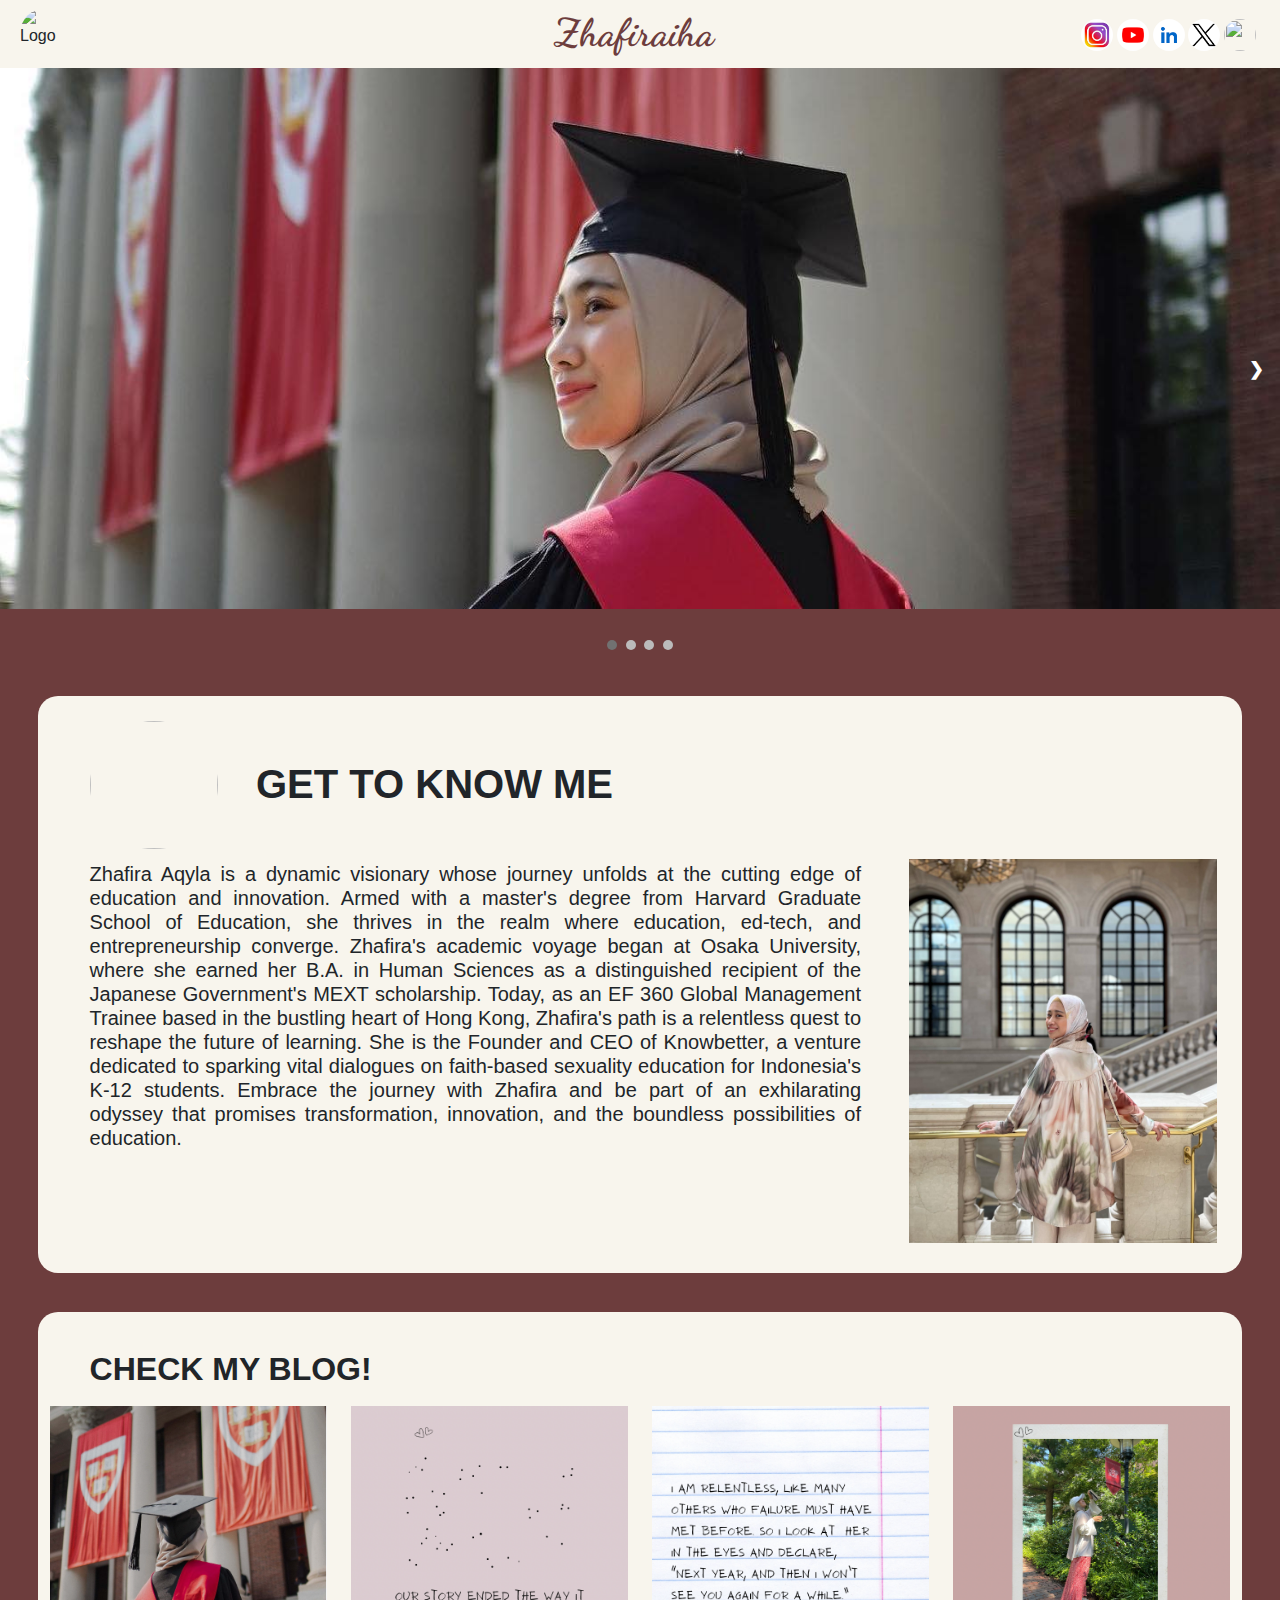
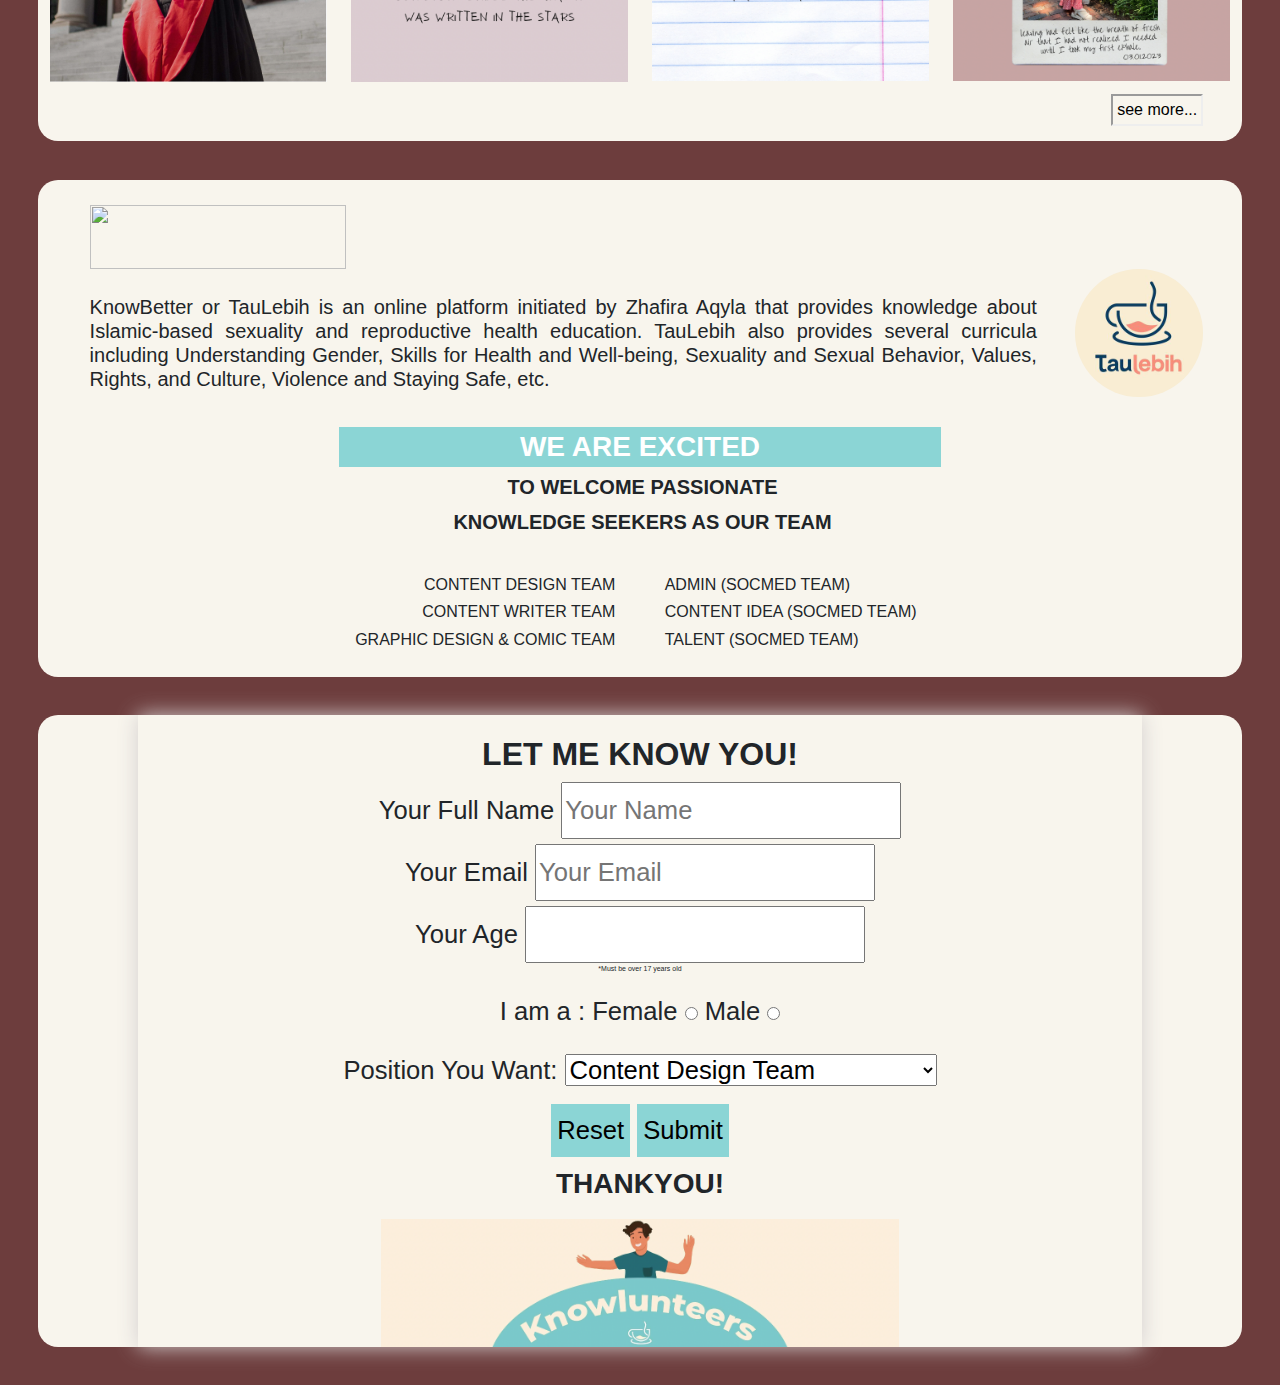
==== uts2.html @ 98e8a23a "Add files via upload" ====
<!DOCTYPE html>
<html>
<head>
    <link rel="stylesheet" href="https://fonts.googleapis.com/css2?family=Dancing+Script:wght@400;700&display=swap">
    <link rel="stylesheet" type="text/css" href="cssuts.css">
    <link rel="stylesheet" href="https://cdn.jsdelivr.net/npm/bootstrap@4.6.2/dist/css/bootstrap.min.css">
    <script>
        function validateForm(){
            var form = document.querySelector(".forms");
            var nameInput = document.getElementById("fullname");
            var emailInput = document.getElementById("email");
            var age = document.getElementById("age");
            var gender = document.getElementById("gender");
            var position = document.getElementById("position");

            // nama
            if(nameInput.value == ""){
                alert("Name must be filled");
                nameInput.focus();
                return false;           
            }
            if(!isNaN(nameInput.value)){
                alert("Name can not contain number")
                nameInput.focus();
                return false;
            }
            //email
            if(emailInput.value==""){
                alert("Email must be fillef");
                emailInput.focus();
                return false;
            }
            if(emailInput.value.indexOf("@")==-1){
                alert("Email invalid");
                return false;
                }
            //age
            if(age.value<17){
                alert("Age must be over 17 years old")
                age.focus();
                return false;
            }
            //gender
            if(gender.value==""){
                alert("Gender must be filled");
                gender.focus();
                return false;
            }
            
            
            return true;
        }
    </script>
    
</head>
<body style="background-color: rgb(109, 61, 61); font-family: 'Gill Sans', 'Gill Sans MT', Calibri, 'Trebuchet MS', sans-serif;">
    <header style="display: flex;">
        <div class="col-4-md">
            <div class="logo">
                <img src="https://yt3.googleusercontent.com/ytc/APkrFKbxNmc6bfehKIwd6feR5ix1oiNWTLXCFmXxA8AOEuo=s900-c-k-c0x00ffffff-no-rj" alt="Logo">
            </div>
        </div>
        <div class="col-4-md">
            <div class="title-font" >
                <div style="margin-left: 9vw;">Zhafiraiha</div>
            </div>
        </div>
        <div class="col-4-md">
            <div class="social-icons">
                <a href="https://www.instagram.com/zhafiraiha/" class="social-icon">
                    <img src="[data-uri]">
                </a>
                <a href="https://www.youtube.com/@Zhafiraiha" class="social-icon"><i class="fab fa-youtube"></i>
                    <img src="[data-uri]">
                </a>
                <a href="https://hk.linkedin.com/in/zhafiraqyla" class="social-icon"><i class="fab fa-linkedin"></i>
                    <img src="[data-uri]">
                </a>
                <a href="https://twitter.com/zhafiraqyla" class="social-icon"><i class="fab fa-twitter"></i>
                    <img src="[data-uri]">
                </a>
                <a href="https://www.tiktok.com/@zhafiraiha" class="social-icon"><i class="fab fa-twitter"></i>
                    <img src="https://i.pinimg.com/736x/79/46/6a/79466af5bb67dba45953d35c3ebc4546.jpg">
                </a>
            </div>
        </div>  
    </header>
    <div class="slideshow-container">
        <div class="mySlides">
            <img src="harvard_gradu.jpg" >
        </div>
        <div class="mySlides">
            <img src="istanbul_youth_summit.jpeg" >
        </div>
        <div class="mySlides">
            <img src="exhibitionpt2.jpg" >
        </div>
        <div class="mySlides">
            <img src="harvard.jpg" >
        </div>
        <a class="prev" onclick="plusSlides(-1)">&#10094;</a>
        <a class="next" onclick="plusSlides(1)">&#10095;</a>
        <br>
        <div style="text-align: center;">
            <span class="dot" onclick="currentSlide(1)"></span>
            <span class="dot" onclick="currentSlide(2)"></span>
            <span class="dot" onclick="currentSlide(3)"></span>
            <span class="dot" onclick="currentSlide(4)"></span>
        </div>
        <script>
            let slideIndex = 1;
            showSlides(slideIndex);

            // Next/previous controls
            function plusSlides(n) {
            showSlides(slideIndex += n);
            }

            // Thumbnail image controls
            function currentSlide(n) {
            showSlides(slideIndex = n);
            }

            function showSlides(n) {
            let i;
            let slides = document.getElementsByClassName("mySlides");
            let dots = document.getElementsByClassName("dot");
            if (n > slides.length) {slideIndex = 1} 
            if (n < 1) {slideIndex = slides.length}
            for (i = 0; i < slides.length; i++) {
                slides[i].style.display = "none"; 
            }
            for (i = 0; i < dots.length; i++) {
                dots[i].className = dots[i].className.replace(" active", "");
            }
            slides[slideIndex-1].style.display = "block"; 
            dots[slideIndex-1].className += " active";
        }
            

            </script>

    </div>
    <div class="orientation">
        <div class="title-logo">
            <img src="https://encrypted-tbn0.gstatic.com/images?q=tbn:ANd9GcTHfBf0dawnNDX_0H4tqN9mas8qDnOSRYzhnQ&usqp=CAU" class="col-4-md">
            <div class="col-8-md">
                <h1 style="margin-left: 3vw; margin-top: 5vw; font-weight: bold;">GET TO KNOW ME</h1>
            </div>
        </div>
        <div class="content">
            <h5 style="margin-right: 3vw; margin-top: 1vw; margin-left: 4vw; padding-bottom: 20px;">Zhafira Aqyla is a dynamic visionary whose journey unfolds at the cutting edge of education and innovation. Armed with a master's degree from Harvard Graduate School of Education, she thrives in the realm where education, ed-tech, and entrepreneurship converge. Zhafira's academic voyage began at Osaka University, where she earned her B.A. in Human Sciences as a distinguished recipient of the Japanese Government's MEXT scholarship. Today, as an EF 360 Global Management Trainee based in the bustling heart of Hong Kong, Zhafira's path is a relentless quest to reshape the future of learning. She is the Founder and CEO of Knowbetter, a venture dedicated to sparking vital dialogues on faith-based sexuality education for Indonesia's K-12 students. Embrace the journey with Zhafira and be part of an exhilarating odyssey that promises transformation, innovation, and the boundless possibilities of education.
            </h5>
            <img src="getttoknow.jpg" style="margin-top: 10px; margin-bottom: 30px; max-height: 30vw;">
        </div>
    </div>
    
    <!-- BLOG START -->
    <div class="blog">
        <h2 style="margin-left: 4vw; padding-top: 3vw; font-weight: bold;">CHECK MY BLOG!</h2>
        <div class="responsive">
            <div class="gallery">
                <a target="_blank" href="https://zhafiraiha.com/2023/07/03/the-harvard-commencement-speech-i-didnt-send/">
                    <img src="blogharvard.png" >
                </a>
                <div class="desc">
                    <h5>The Harvard Commencement Speech I Didn't Send</h5>
                </div>
            </div>
        </div>
           
        <div class="responsive">
            <div class="gallery">
                <a target="_blank" href="https://zhafiraiha.com/2023/02/25/when-you-couldnt-love-them-back/">
                    <img src="blogpink.png" >
                </a>
                <div class="desc">
                    <h5>When You Couldn't Love Them Back</h5>
                </div>
            </div>
        </div>
          
        <div class="responsive">
            <div class="gallery">
                <a target="_blank" href="https://zhafiraiha.com/2023/02/18/kissing-failure-goodbye/">
                    <img src="blogrelentless.png" >
                </a>
                <div class="desc">
                    <h5>Kissing Failure Goodbye</h5>
                </div>
            </div>
        </div>
          
        <div class="responsive">
            <div class="gallery">
                <a target="_blank" href="https://zhafiraiha.com/2023/01/16/rekindling-old-spark/">
                    <img src="blogharvard2.png" >
                </a>
                <div class="desc">
                    <h5>Rekindling Old Spark</h5>
                </div>
            </div>
        </div>
          
        <div class="clearfix"></div>        
        <div class="readmore">
            <a target="_blank" href="https://zhafiraiha.com/" style="color: black;">see more...</a>
        </div>
        <div class="clearfix"></div>        
    </div>
    <div class="platform">
        <div class="taulebihlogo">
            <img src="https://taulebih.com/wp-content/uploads/2022/12/Logo-Taulebih-Full-color-300x79.png">
        </div>
        
        <div class="taulebih">
            <div class="writings">
                <h5 style="margin-left: 4vw; margin-right: 3vw; margin-top: 2vw;">KnowBetter or TauLebih is an online platform initiated by Zhafira Aqyla that provides knowledge about Islamic-based sexuality and reproductive health education. TauLebih also provides several curricula including Understanding Gender, Skills for Health and Well-being, Sexuality and Sexual Behavior, Values, Rights, and Culture, Violence and Staying Safe, etc.
                </h5>
            </div>
            <div class="pict">
                <img src="taulebih.jpg" style="margin-bottom: 30px;">
            </div>
        </div>
        <div class="knowlunteers">
            <div class="excited">
                <h3 style="font-weight: bold; padding-top: 0px;">WE ARE EXCITED</h3>
                <h5 style="font-weight: bold; line-height: 2;">TO WELCOME PASSIONATE</h5>
                <h5 style="font-weight: bold; line-height: 0.7;">KNOWLEDGE SEEKERS AS OUR TEAM</h5>
            </div>
            <br>
            <div class="row">
                <div class="col-6-md" style="text-align: right;">
                    <h6>CONTENT DESIGN TEAM</h6>
                    <h6>CONTENT WRITER TEAM</h6>
                    <h6>GRAPHIC DESIGN & COMIC TEAM</h6>
                </div>
                <div class="col-6-md" style="text-align: left;">
                    <h6>ADMIN (SOCMED TEAM)</h6>
                    <h6>CONTENT IDEA (SOCMED TEAM)</h6>
                    <h6>TALENT (SOCMED TEAM)</h6>
                </div>
            </div>
        </div>  
    </div>
    <div class="contactform">

        <div class="forms" style="padding-top: 20px;">
            <form name="myForm" action="https://google.com/" onsubmit="return validateForm()" method="post">
                <h2 style="font-weight: bold;">LET ME KNOW YOU!</h2>
                <div class="name">
                    <label for="fullname">Your Full Name</label>
                    <input type="text" id="fullname" name="fullname" placeholder="Your Name">
                </div>
                <div class="email">
                    <label for="email">Your Email</label>
                    <input type="email" id="email" name="email" placeholder="Your Email">
                </div>
                <div class="age">
                    <label for="age">Your Age</label>
                    <input type="number" id="age" name="age" min="17">
                    <p style="line-height: 00.2; font-size: 7px;" >*Must be over 17 years old</p>

                </div>
                <div class="gender">
                    I am a :
                    <label for="gender">Female</label>
                    <input type="radio" name="gender" value="female">

                    <label for="gender">Male</label>
                    <input type="radio" name="gender" value="male" >
                </div>
                <div class="position">
                    <label for="position">Position You Want: </label>
                    <select id="position" name="position">
                        <option value="Content Design Team">Content Design Team</option>
                        <option value="Content Writer Team">Content Writer Team</option>
                        <option value="Graphic Design & Comic Team">Graphic Design & Comic Team</option>
                        <option value="Admin (Socmed Team)">Admin (Socmed Team)</option>
                        <option value="Content Idea (Socmed Team)">Content Idea (Socmed Team)</option>
                        <option value="Talent (Socmed team)">Talent (Socmed team)</option>
                    </select>
                    
                </div>
                <div class="reset">
                    <input type="reset" style="background-color: rgb(139, 213, 213); border: none;">
                    <input type="Submit" style="background-color: rgb(139, 213, 213); border: none;" >
                </div>
                <div class="thanks">
                    <h3 style="padding: 10px; font-weight: bold;">THANKYOU!</h3>
                    <div class="imageknowlunteers">
                        <img src="knowlunteers.png">
                    </div>
                </div>
            </form>
            
        </div>

    </div>    
</body>
</html>
---- cssuts.css ----
/* CSS untuk mengatur tampilan header */
header {
    display: flex;
    justify-content: space-between;
    align-items: center;
    padding: 5px 20px;
    background-color: rgb(248, 245, 237); /* Warna latar belakang header */
    position: sticky;
}
.body{
    background-color: rgb(103, 61, 61);
    margin: auto;
    font-family: Geneva, Tahoma, sans-serif;
}
/* CSS untuk mengatur tampilan logo lingkaran */
.logo {
    display: flex; /* Mengaktifkan display flex pada elemen logo */
    align-items: center; /* Pusatkan logo secara vertikal */
    /* background-color: #fff; Warna latar belakang logo */
    border-radius: 50%;
}

.logo img {
    width: 4vw; /* Lebar logo */
    height: 4vw; /* Tinggi logo */
    border-radius: 50%;
    /* Membuat logo menjadi lingkaran */
}

/* CSS untuk mengatur tampilan ikon media sosial */
.social-icons {
    display: flex;
    font-size: 50px;
    /* border-radius: 35px; */
}

.social-icon {
    font-size: 24px; /* Ukuran ikon media sosial */
    margin-right: 0.3vw; /* Jarak antara ikon media sosial */
   
}

.social-icon img{
    border-radius: 50%;
    width: 2.5vw;
    height: 2.5vw;
    
}
.title-font{
    display: flex;
    color: rgb(109, 61, 61);
    font-family: 'Dancing Script', cursive; 
    font-size: 3vw;
    font-weight: bold;
}
.mySlides img{
    width: 100%;
    height: 100%;
    image-resolution: 100%;
    animation-name: fade;
    animation-duration: 2s;
}
.slideshow-container {
    width: 100%;
    position: relative;
    margin: auto;
}
.prev, .next {
    cursor: pointer;
    position: absolute;
    top: 50%;
    width: auto;
    padding: 16px;
    margin-top: -22px;
    color: white;
    font-weight: bold;
    font-size: 18px;
    transition: 0.6 s ease;
    user-select: none;
}
/* Position the "next button" to the right */
.next {
    right: 0;
    border-radius: 0 3px 3px 0;
}
.prev {
    left: 0;
    border-radius: 3px 0 0 3px;
}
  
  /* On hover, add a black background color with a little bit see-through */
  .prev:hover, .next:hover {
    background-color: rgba(0,0,0,0.8);
    color: white;
    text-decoration: none;

}
.dot {
    cursor: pointer;
    height: 10px;
    width: 10px;
    margin: 0 2px;
    background-color: #bbb;
    border-radius: 50%;
    display: inline-block;
}
.active, .dot:hover {
    background-color: #717171;
}
  

@keyframes fade {
    from {opacity: .4} 
    to {opacity: 1}
}
  
/* On smaller screens, decrease text size */
@media only screen and (max-width: 300px) {
    .prev, .next,.text {font-size: 11px}
}
.orientation, .platform, .blog, .contactform{
    background-color:rgb(248, 245, 237); 
    margin: 3vw;
    border-radius: 20px;
    text-align: justify;
    font-family: Verdana, Geneva, Tahoma, sans-serif;
    font-size: 2vw;
   
}
.title-logo{
    display: flex;
    
}
.title-logo img{
    border-radius: 50%;
    margin-top: 2vw;
    margin-left: 4vw;
    height: 10vw;
    width: 10vw;
}
.content{
    display: flex;
    margin-top: 0px;

}
.content img{
    margin-left: 10px;
    margin-right: 25px;    
    margin-top: 38px;
    width: 30vw;
    height: 30vw;
}
.taulebihlogo img, .growing img{
    height: 5vw;
    width: 20vw;
    margin-top: 2vw;
    margin-left: 4vw;
}
.taulebih{
    display: flex;
}
.pict img{
    border-radius: 50%;
    margin-right: 3vw;
    width: 10vw;
    height: 10vw;
    
}
/* CSS BLOG */
div.gallery {
    border: 1px rgb(109, 61, 61);
    height: auto;
}
  
  
div.gallery img {
    width: 100%;
    height: 100%;
    max-width: 206.1;
}
.gallery{
    position: relative;
    margin: 10px;
    justify-content: center;
}
  
.desc{
    padding-top: 15px;
    font-family:monospace;
    position: absolute;
    bottom: 0;   
    background: rgba(0, 0, 0, 0.5);
    color: #f1f1f1;
    width: 100%;    
    text-align: left;
    font-size: 1.6vw;
    transition: .5s ease;
    opacity: 0;
    margin-bottom: 0vw;
    
}
.gallery:hover .desc{
    opacity: 1;
}
h5{
    margin-left: 5px;
}
* {
    box-sizing: border-box;
}
  
.responsive {
    padding: 0 2px;
    float: left;
    width: 24.99999%;
}
  
@media only screen and (max-width: 700px) {
    .responsive {
      width: 49.99999%;
      margin: 6px 0;
    }
}
  
@media only screen and (max-width: 500px) {
    .responsive {
      width: 100%;
    }
}
  
.clearfix:after {
    content: "";
    display: table;
    clear: both;
}
.readmore{
    border-style: inset;
    border-width: 2px;
    padding: 2px 4px;
    margin: 2px 4px;
    width: fit-content;
    margin-bottom: 15px;
    float: right;
    margin-right: 3vw;
    font-size: 1.25vw;
    color: black;
}
.a{
    text-decoration: none; /*menghapus garis bawah*/
    color: inherit;
    margin-bottom: 5px;
}
.readmore.a:hover{
    text-decoration: none;
    color: black;
}
.growing{
    display: flex;
}
.excited{
    text-align: center;
}
.excited h3{
    margin: auto;
    border: 3px solid rgb(139, 213, 213);
    background-color: rgb(139, 213, 213);
    color: white;
    width: 50%;
}
.row{
    display: flex;
    text-align: center;
    justify-content: space-between;
}
.col-6-md{
    flex: 0 0 48%;
}
.logoo img{
    max-width: 5vw;
    max-height: 5vw;
    border-radius: 50%;
}
.knowlunteers{
    padding-bottom: 20px;
}
.imageknowlunteers{
    text-align: center;
}
.imageknowlunteers img{
    height: 10vw;  
    margin-bottom: 0px;
}
.forms{
    text-align: center;
    line-height: 2;
    box-shadow: 0 0 20px #d3cece;
    margin-left: 100px;
    margin-right: 100px;
}
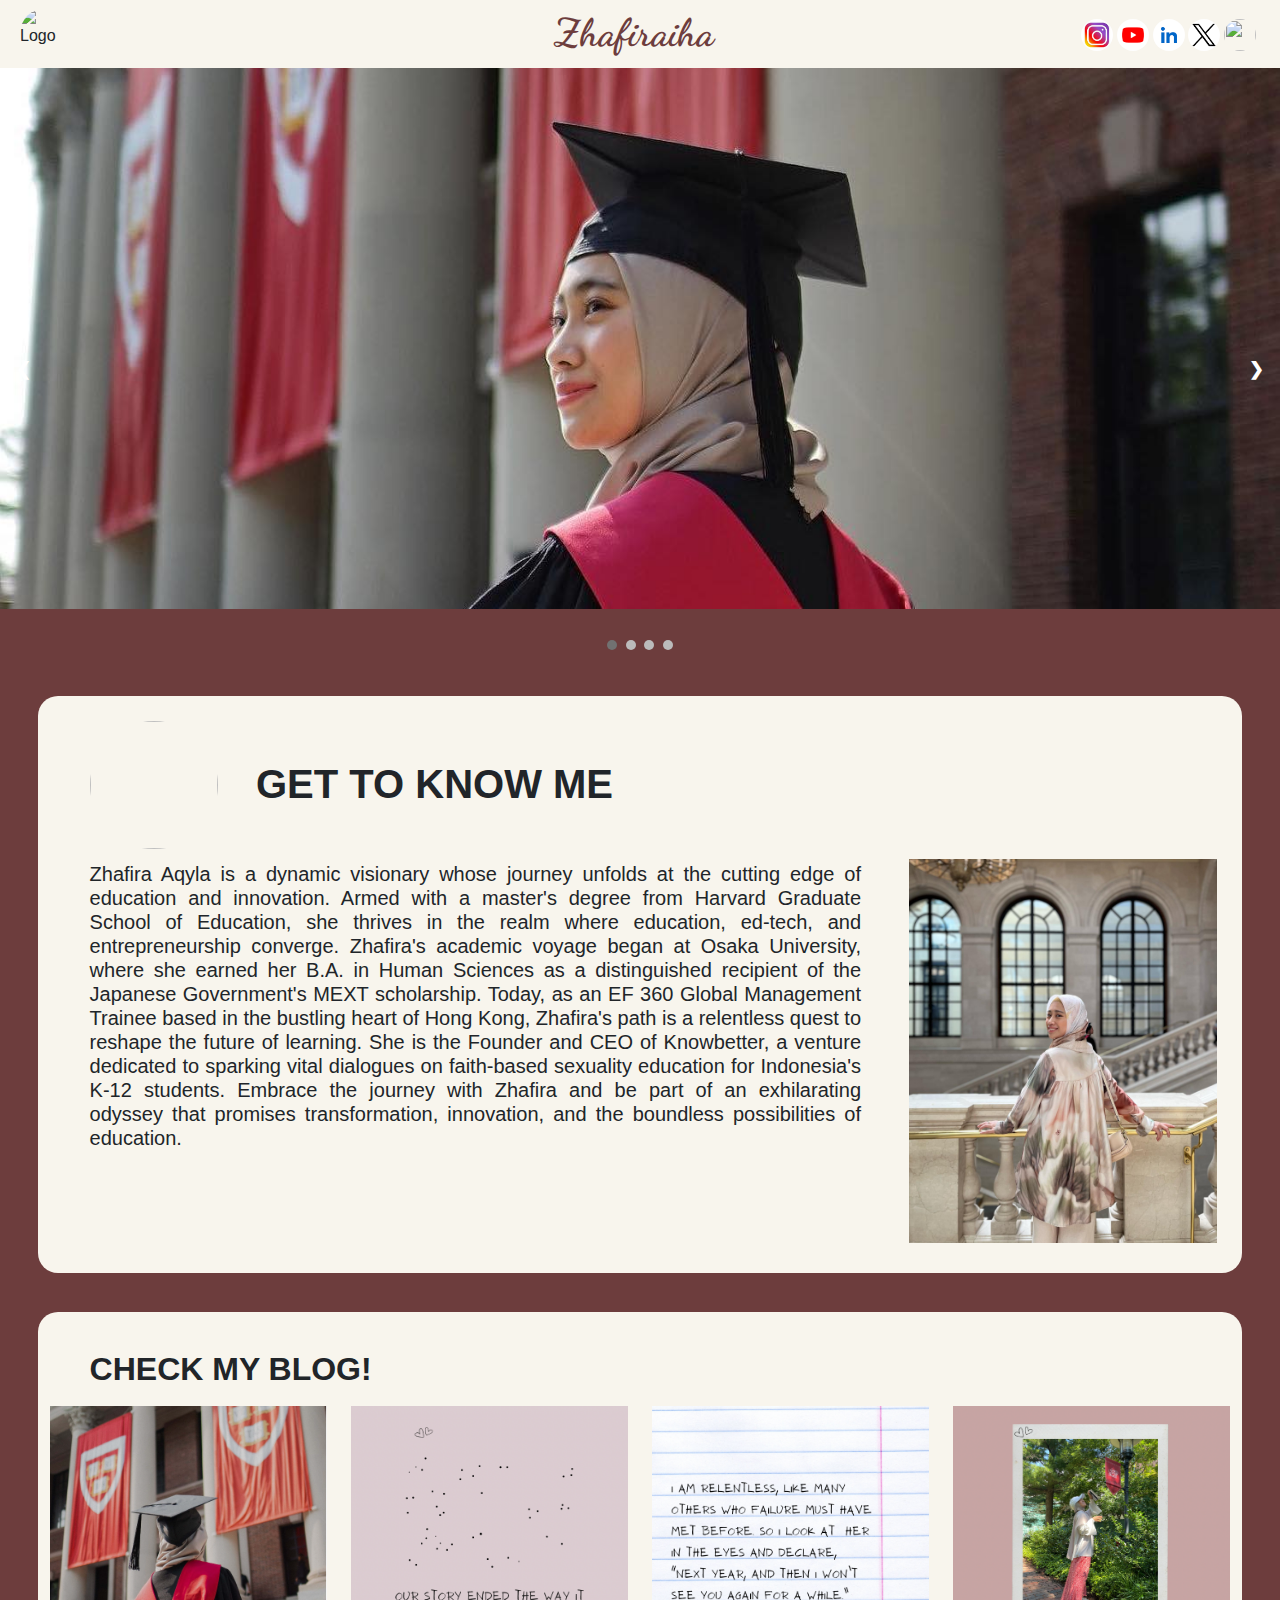
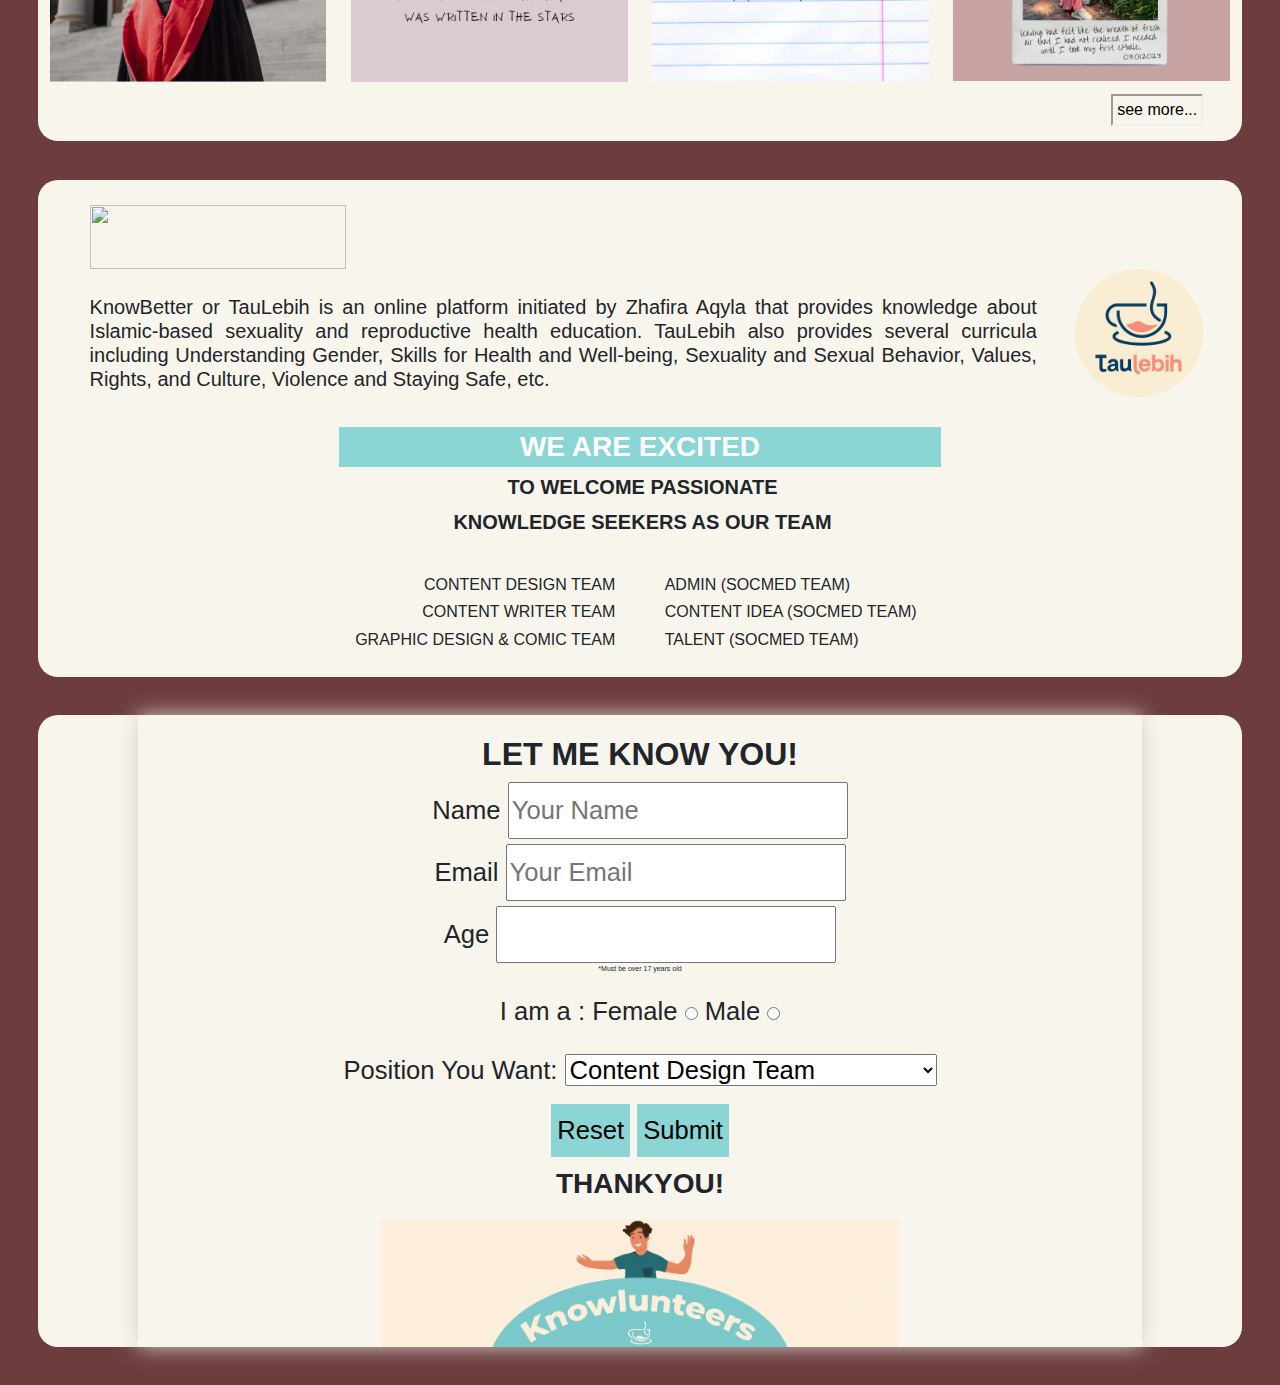
==== commit 481d0790: "uts2.html" ====
--- a/uts2.html
+++ b/uts2.html
@@ -26,7 +26,7 @@
             }
             //email
             if(emailInput.value==""){
-                alert("Email must be fillef");
+                alert("Email must be filled");
                 emailInput.focus();
                 return false;
             }
@@ -249,15 +249,15 @@
             <form name="myForm" action="https://google.com/" onsubmit="return validateForm()" method="post">
                 <h2 style="font-weight: bold;">LET ME KNOW YOU!</h2>
                 <div class="name">
-                    <label for="fullname">Your Full Name</label>
+                    <label for="fullname">Name</label>
                     <input type="text" id="fullname" name="fullname" placeholder="Your Name">
                 </div>
                 <div class="email">
-                    <label for="email">Your Email</label>
+                    <label for="email">Email</label>
                     <input type="email" id="email" name="email" placeholder="Your Email">
                 </div>
                 <div class="age">
-                    <label for="age">Your Age</label>
+                    <label for="age">Age</label>
                     <input type="number" id="age" name="age" min="17">
                     <p style="line-height: 00.2; font-size: 7px;" >*Must be over 17 years old</p>
 
